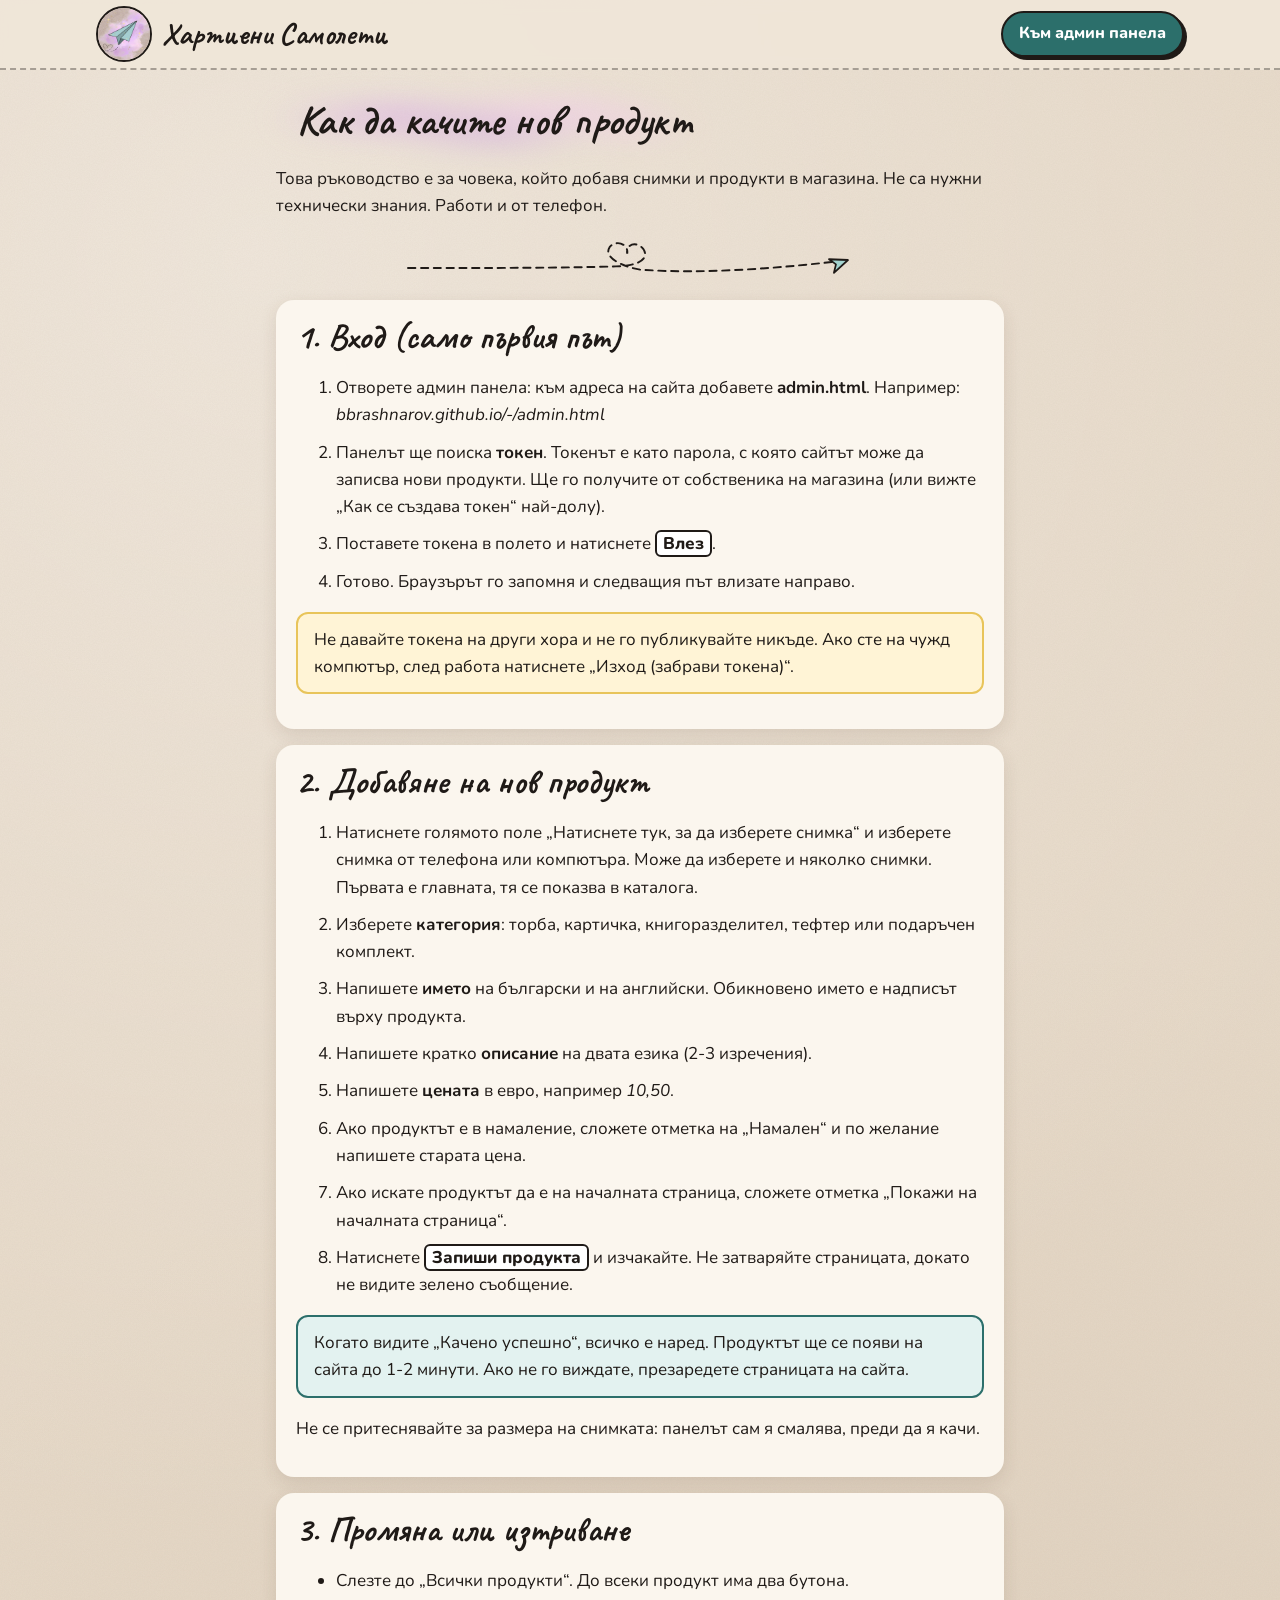
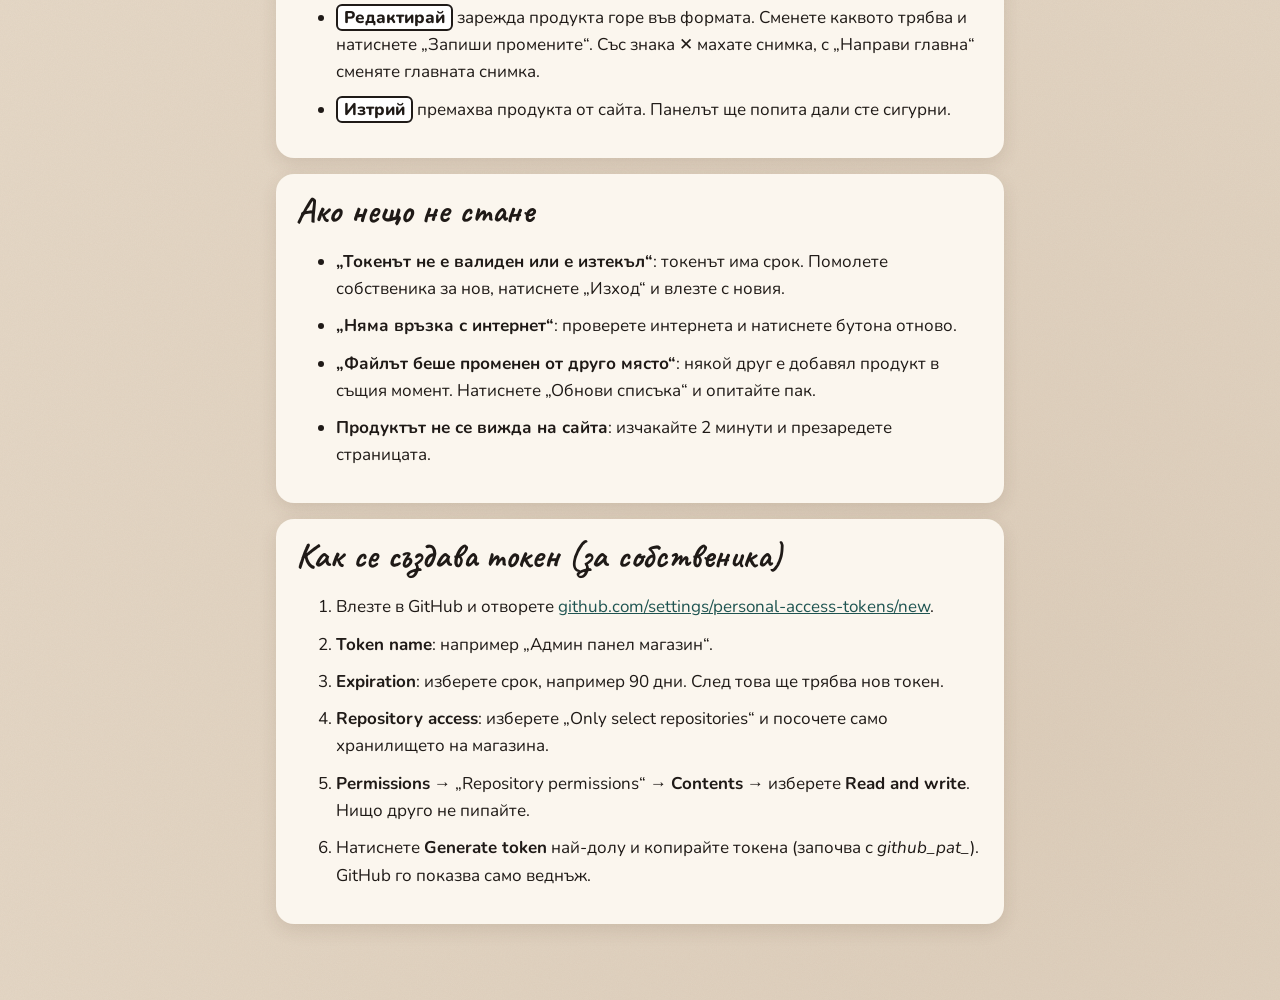
==== guide.html @ 69cd76d0 "Тестов магазин „Хартиени Самолети“: страници, админ панел, README и CLAUDE.md Статичен сайт за GitHu" ====
<!doctype html>
<html lang="bg">
<head>
  <meta charset="utf-8">
  <meta name="viewport" content="width=device-width, initial-scale=1">
  <title>Ръководство за качване на снимки | Хартиени Самолети</title>
  <meta name="theme-color" content="#e6d9c8">
  <link rel="icon" type="image/png" href="images/icons/favicon.png">
  <link rel="preconnect" href="https://fonts.googleapis.com">
  <link rel="preconnect" href="https://fonts.gstatic.com" crossorigin>
  <link rel="stylesheet" href="https://fonts.googleapis.com/css2?family=Caveat:wght@600;700&family=Nunito:wght@400;600;700;800&display=swap">
  <link rel="stylesheet" href="css/style.css">
  <style>
    .guide { max-width: 760px; padding-top: 24px; padding-bottom: 60px; }
    .guide h2 { margin-top: 1.2em; }
    .guide ol li, .guide ul li { margin-bottom: 0.6em; }
    .step { background: var(--paper); border-radius: var(--radius); box-shadow: var(--shadow); padding: 18px 20px; margin: 16px 0; }
    .step h2 { margin-top: 0; }
    kbd { background: #fff; border: 2px solid var(--ink); border-radius: 6px; padding: 0 6px; font-family: inherit; font-weight: 800; }
  </style>
</head>
<body>
  <header class="site-header" style="position:static">
    <div class="container header-inner">
      <a class="brand" href="index.html"><img src="images/logo.jpg" alt="" width="48" height="48"><span>Хартиени Самолети</span></a>
      <a class="btn admin-small" href="admin.html" style="min-height:42px;padding:8px 16px">Към админ панела</a>
    </div>
  </header>

  <main class="container guide">
    <h1><span class="watercolor title-wash">Как да качите нов продукт</span></h1>
    <p>Това ръководство е за човека, който добавя снимки и продукти в магазина. Не са нужни технически знания. Работи и от телефон.</p>

    <div class="trail" role="presentation"></div>

    <div class="step">
      <h2>1. Вход (само първия път)</h2>
      <ol>
        <li>Отворете админ панела: към адреса на сайта добавете <strong>admin.html</strong>. Например: <em>bbrashnarov.github.io/-/admin.html</em></li>
        <li>Панелът ще поиска <strong>токен</strong>. Токенът е като парола, с която сайтът може да записва нови продукти. Ще го получите от собственика на магазина (или вижте „Как се създава токен“ най-долу).</li>
        <li>Поставете токена в полето и натиснете <kbd>Влез</kbd>.</li>
        <li>Готово. Браузърът го запомня и следващия път влизате направо.</li>
      </ol>
      <p class="notice">Не давайте токена на други хора и не го публикувайте никъде. Ако сте на чужд компютър, след работа натиснете „Изход (забрави токена)“.</p>
    </div>

    <div class="step">
      <h2>2. Добавяне на нов продукт</h2>
      <ol>
        <li>Натиснете голямото поле „Натиснете тук, за да изберете снимка“ и изберете снимка от телефона или компютъра. Може да изберете и няколко снимки. Първата е главната, тя се показва в каталога.</li>
        <li>Изберете <strong>категория</strong>: торба, картичка, книгоразделител, тефтер или подаръчен комплект.</li>
        <li>Напишете <strong>името</strong> на български и на английски. Обикновено името е надписът върху продукта.</li>
        <li>Напишете кратко <strong>описание</strong> на двата езика (2-3 изречения).</li>
        <li>Напишете <strong>цената</strong> в евро, например <em>10,50</em>.</li>
        <li>Ако продуктът е в намаление, сложете отметка на „Намален“ и по желание напишете старата цена.</li>
        <li>Ако искате продуктът да е на началната страница, сложете отметка „Покажи на началната страница“.</li>
        <li>Натиснете <kbd>Запиши продукта</kbd> и изчакайте. Не затваряйте страницата, докато не видите зелено съобщение.</li>
      </ol>
      <p class="notice ok">Когато видите „Качено успешно“, всичко е наред. Продуктът ще се появи на сайта до 1-2 минути. Ако не го виждате, презаредете страницата на сайта.</p>
      <p>Не се притеснявайте за размера на снимката: панелът сам я смалява, преди да я качи.</p>
    </div>

    <div class="step">
      <h2>3. Промяна или изтриване</h2>
      <ul>
        <li>Слезте до „Всички продукти“. До всеки продукт има два бутона.</li>
        <li><kbd>Редактирай</kbd> зарежда продукта горе във формата. Сменете каквото трябва и натиснете „Запиши промените“. Със знака ✕ махате снимка, с „Направи главна“ сменяте главната снимка.</li>
        <li><kbd>Изтрий</kbd> премахва продукта от сайта. Панелът ще попита дали сте сигурни.</li>
      </ul>
    </div>

    <div class="step">
      <h2>Ако нещо не стане</h2>
      <ul>
        <li><strong>„Токенът не е валиден или е изтекъл“</strong>: токенът има срок. Помолете собственика за нов, натиснете „Изход“ и влезте с новия.</li>
        <li><strong>„Няма връзка с интернет“</strong>: проверете интернета и натиснете бутона отново.</li>
        <li><strong>„Файлът беше променен от друго място“</strong>: някой друг е добавял продукт в същия момент. Натиснете „Обнови списъка“ и опитайте пак.</li>
        <li><strong>Продуктът не се вижда на сайта</strong>: изчакайте 2 минути и презаредете страницата.</li>
      </ul>
    </div>

    <div class="step">
      <h2>Как се създава токен (за собственика)</h2>
      <ol>
        <li>Влезте в GitHub и отворете <a href="https://github.com/settings/personal-access-tokens/new" target="_blank" rel="noopener">github.com/settings/personal-access-tokens/new</a>.</li>
        <li><strong>Token name</strong>: например „Админ панел магазин“.</li>
        <li><strong>Expiration</strong>: изберете срок, например 90 дни. След това ще трябва нов токен.</li>
        <li><strong>Repository access</strong>: изберете „Only select repositories“ и посочете само хранилището на магазина.</li>
        <li><strong>Permissions</strong> → „Repository permissions“ → <strong>Contents</strong> → изберете <strong>Read and write</strong>. Нищо друго не пипайте.</li>
        <li>Натиснете <strong>Generate token</strong> най-долу и копирайте токена (започва с <em>github_pat_</em>). GitHub го показва само веднъж.</li>
      </ol>
    </div>
  </main>
</body>
</html>
---- css/style.css ----
/* =========================================================
   Хартиени Самолети: дизайн
   Цветовете идват от логото: крафт хартия, лилав акварел,
   ментов самолет, златни звездички и пунктир със сърце.
   ========================================================= */

:root {
  --kraft: #e6d9c8;
  --kraft-dark: #cdbba6;
  --paper: #fbf6ee;
  --ink: #1f1a17;
  --ink-soft: #5a4f47;
  --lilac: #d7a4e6;
  --pink: #f3c6ee;
  --mint: #a3d3cf;
  --mint-mid: #7fb8b3;
  --mint-dark: #2c6f6b;
  --mint-darker: #1f5451;
  --gold: #e8c45a;
  --sale: #c2417a;
  --radius: 18px;
  --radius-sm: 12px;
  --shadow: 0 6px 18px rgba(70, 50, 30, 0.12);
  --shadow-hover: 0 12px 28px rgba(70, 50, 30, 0.2);
  --font-hand: "Caveat", "Comic Sans MS", cursive;
  --font-body: "Nunito", "Segoe UI", Arial, sans-serif;
  --max: 1120px;
}

* { box-sizing: border-box; }

html { -webkit-text-size-adjust: 100%; }

body {
  margin: 0;
  font-family: var(--font-body);
  font-size: 17px;
  line-height: 1.6;
  color: var(--ink);
  background-color: var(--kraft);
  /* хартиена текстура (шум), генерирана със SVG, без външна картинка */
  background-image:
    url("data:image/svg+xml,%3Csvg xmlns='http://www.w3.org/2000/svg' width='240' height='240'%3E%3Cfilter id='n'%3E%3CfeTurbulence type='fractalNoise' baseFrequency='0.85' numOctaves='3' stitchTiles='stitch'/%3E%3CfeColorMatrix values='0 0 0 0 0.45 0 0 0 0 0.35 0 0 0 0 0.25 0 0 0 0.09 0'/%3E%3C/filter%3E%3Crect width='100%25' height='100%25' filter='url(%23n)'/%3E%3C/svg%3E"),
    radial-gradient(circle at 20% 10%, rgba(255,255,255,0.35), transparent 50%),
    radial-gradient(circle at 80% 90%, rgba(150,120,90,0.12), transparent 55%);
  min-height: 100vh;
  display: flex;
  flex-direction: column;
}

main { flex: 1; }

img { max-width: 100%; display: block; }

a { color: var(--mint-darker); }
a:hover { color: var(--ink); }

h1, h2, h3, .hand {
  font-family: var(--font-hand);
  font-weight: 700;
  line-height: 1.1;
  margin: 0 0 0.4em;
}
h1 { font-size: 2.6rem; }
h2 { font-size: 2.2rem; }
h3 { font-size: 1.7rem; }

.container {
  width: 100%;
  max-width: var(--max);
  margin: 0 auto;
  padding: 0 16px;
}

.section { padding: 28px 0; }

.visually-hidden {
  position: absolute !important;
  width: 1px; height: 1px; overflow: hidden;
  clip: rect(0 0 0 0); white-space: nowrap;
}

:focus-visible {
  outline: 3px solid var(--mint-dark);
  outline-offset: 2px;
}

/* ---------- Тестова лента ---------- */
.test-banner {
  background: var(--ink);
  color: var(--paper);
  text-align: center;
  font-size: 0.85rem;
  padding: 6px 12px;
}

/* ---------- Хедър ---------- */
.site-header {
  position: sticky;
  top: 0;
  z-index: 20;
  background: rgba(240, 230, 216, 0.94);
  backdrop-filter: blur(6px);
  border-bottom: 2px dashed rgba(31, 26, 23, 0.35);
}
.header-inner {
  display: flex;
  align-items: center;
  gap: 10px;
  min-height: 68px;
}
.brand {
  display: flex;
  align-items: center;
  gap: 10px;
  text-decoration: none;
  color: var(--ink);
  margin-right: auto;
  min-width: 0;
}
.brand img {
  width: 48px;
  height: 48px;
  border-radius: 50%;
  object-fit: cover;
  border: 2.5px solid var(--ink);
  flex-shrink: 0;
}
.brand span {
  font-family: var(--font-hand);
  font-weight: 700;
  font-size: 1.35rem;
  line-height: 1;
  overflow-wrap: normal;
}

.main-nav {
  display: none;
  position: absolute;
  left: 0; right: 0; top: 100%;
  background: var(--paper);
  border-bottom: 2px dashed rgba(31, 26, 23, 0.35);
  box-shadow: var(--shadow);
  padding: 8px 16px 16px;
}
.main-nav.open { display: block; }
.main-nav a {
  display: block;
  padding: 12px 8px;
  font-weight: 700;
  text-decoration: none;
  color: var(--ink);
  border-radius: var(--radius-sm);
}
.main-nav a[aria-current="page"],
.main-nav a:hover { background: rgba(163, 211, 207, 0.45); }

.icon-btn {
  position: relative;
  display: inline-flex;
  align-items: center;
  justify-content: center;
  width: 46px;
  height: 46px;
  border-radius: 50%;
  border: 2.5px solid var(--ink);
  background: var(--paper);
  color: var(--ink);
  cursor: pointer;
  text-decoration: none;
  flex-shrink: 0;
  transition: transform 0.15s, background 0.15s;
}
.icon-btn:hover { transform: translateY(-2px); background: var(--mint); }
.icon-btn svg { width: 24px; height: 24px; }

.cart-count {
  position: absolute;
  top: -6px; right: -6px;
  min-width: 22px; height: 22px;
  padding: 0 5px;
  border-radius: 11px;
  background: var(--sale);
  color: #fff;
  font-size: 0.75rem;
  font-weight: 800;
  line-height: 22px;
  text-align: center;
  border: 2px solid var(--paper);
}
.cart-count:empty, .cart-count[data-n="0"] { display: none; }

.lang-switch {
  display: inline-flex;
  border: 2.5px solid var(--ink);
  border-radius: 999px;
  overflow: hidden;
  background: var(--paper);
  flex-shrink: 0;
}
.lang-switch button {
  border: 0;
  background: transparent;
  font: inherit;
  font-weight: 800;
  font-size: 0.85rem;
  padding: 8px 10px;
  cursor: pointer;
  color: var(--ink);
}
.lang-switch button[aria-pressed="true"] {
  background: var(--mint-dark);
  color: #fff;
}

@media (min-width: 820px) {
  .menu-toggle { display: none; }
  .main-nav {
    display: flex !important;
    position: static;
    background: none;
    border: 0;
    box-shadow: none;
    padding: 0;
    gap: 4px;
  }
  .main-nav a { padding: 8px 14px; }
  .brand img { width: 56px; height: 56px; }
  .brand span { font-size: 1.9rem; }
}

/* ---------- Акварел, звездички, пунктир ---------- */
.watercolor { position: relative; isolation: isolate; }
.watercolor::before {
  content: "";
  position: absolute;
  inset: -10% -6%;
  z-index: -1;
  background:
    radial-gradient(ellipse 38% 45% at 30% 45%, rgba(215, 164, 230, 0.75), transparent 70%),
    radial-gradient(ellipse 35% 40% at 62% 38%, rgba(243, 198, 238, 0.8), transparent 70%),
    radial-gradient(ellipse 30% 38% at 50% 70%, rgba(196, 150, 225, 0.55), transparent 70%),
    radial-gradient(ellipse 20% 25% at 78% 60%, rgba(243, 198, 238, 0.6), transparent 70%);
  filter: blur(14px);
  border-radius: 50%;
  pointer-events: none;
}
.title-wash {
  display: inline-block;
  padding: 0.1em 0.5em;
}

.stars {
  background-image:
    url("data:image/svg+xml,%3Csvg xmlns='http://www.w3.org/2000/svg' width='220' height='180'%3E%3Cg fill='%23e8c45a'%3E%3Cpath d='M30 20l2 8 8 2-8 2-2 8-2-8-8-2 8-2z'/%3E%3Cpath d='M170 50l1.5 6 6 1.5-6 1.5-1.5 6-1.5-6-6-1.5 6-1.5z'/%3E%3Cpath d='M100 140l2 7 7 2-7 2-2 7-2-7-7-2 7-2z'/%3E%3Ccircle cx='70' cy='60' r='2.2'/%3E%3Ccircle cx='140' cy='110' r='1.8'/%3E%3Ccircle cx='200' cy='150' r='2.4'/%3E%3Ccircle cx='15' cy='120' r='1.6'/%3E%3Ccircle cx='120' cy='25' r='1.5'/%3E%3C/g%3E%3C/svg%3E");
}

.trail {
  height: 48px;
  margin: 8px auto;
  max-width: var(--max);
  background-repeat: no-repeat;
  background-position: center;
  background-size: contain;
  background-image: url("data:image/svg+xml,%3Csvg xmlns='http://www.w3.org/2000/svg' viewBox='0 0 600 60' preserveAspectRatio='xMidYMid meet'%3E%3Cpath d='M10 40 C 120 40 200 40 270 38 C 300 37 312 28 304 16 C 296 6 282 10 284 22 C 286 10 270 4 262 14 C 254 26 276 38 300 42 C 380 48 480 40 560 30' fill='none' stroke='%231f1a17' stroke-width='2.4' stroke-dasharray='9 7' stroke-linecap='round'/%3E%3Cg transform='translate(560 30) rotate(-20)'%3E%3Cpath d='M0 0 L-22 -9 L-16 0 L-22 9 Z' fill='%23a3d3cf' stroke='%231f1a17' stroke-width='2.2' stroke-linejoin='round'/%3E%3C/g%3E%3C/svg%3E");
}

/* ---------- Бутони ---------- */
.btn {
  display: inline-flex;
  align-items: center;
  justify-content: center;
  gap: 8px;
  min-height: 50px;
  padding: 12px 26px;
  border-radius: 999px;
  border: 2.5px solid var(--ink);
  background: var(--mint-dark);
  color: #fff;
  font: inherit;
  font-weight: 800;
  font-size: 1rem;
  text-decoration: none;
  cursor: pointer;
  box-shadow: 3px 3px 0 var(--ink);
  transition: transform 0.15s, box-shadow 0.15s, background 0.15s;
}
.btn:hover { background: var(--mint-darker); color: #fff; transform: translate(-1px, -1px); box-shadow: 4px 4px 0 var(--ink); }
.btn:active { transform: translate(2px, 2px); box-shadow: 1px 1px 0 var(--ink); }
.btn:disabled { opacity: 0.6; cursor: wait; }
.btn-light { background: var(--paper); color: var(--ink); }
.btn-light:hover { background: var(--mint); color: var(--ink); }
.btn-block { width: 100%; }

/* ---------- Hero ---------- */
.hero {
  padding: 36px 0 24px;
  text-align: center;
  overflow: hidden;
}
.hero-inner { display: grid; gap: 20px; align-items: center; justify-items: center; }
.hero-logo {
  width: min(62vw, 300px);
  height: auto;
  aspect-ratio: 1;
  object-fit: cover;
  border-radius: 50%;
  border: 3px solid var(--ink);
  box-shadow: var(--shadow);
  animation: float 6s ease-in-out infinite;
}
@keyframes float {
  0%, 100% { transform: translateY(0) rotate(-1deg); }
  50% { transform: translateY(-8px) rotate(1deg); }
}
@media (prefers-reduced-motion: reduce) { .hero-logo { animation: none; } }
.hero h1 { font-size: clamp(2.8rem, 9vw, 4.4rem); margin-bottom: 0.15em; }
.hero p { font-size: 1.15rem; max-width: 34ch; margin: 0 auto 1.2em; color: var(--ink-soft); }
@media (min-width: 820px) {
  .hero-inner { grid-template-columns: 1fr 1fr; text-align: left; justify-items: start; }
  .hero p { margin-left: 0; }
  .hero-logo { justify-self: center; }
}

/* ---------- Секции ---------- */
.section-head {
  display: flex;
  flex-wrap: wrap;
  align-items: baseline;
  justify-content: space-between;
  gap: 8px 16px;
  margin-bottom: 16px;
}
.section-head h2 { margin: 0; }
.section-head a { font-weight: 800; }

/* ---------- Продуктова решетка ---------- */
.grid {
  display: grid;
  grid-template-columns: repeat(2, 1fr);
  gap: 14px;
}
@media (min-width: 640px) { .grid { grid-template-columns: repeat(3, 1fr); gap: 20px; } }
@media (min-width: 980px) { .grid { grid-template-columns: repeat(4, 1fr); gap: 24px; } }

.card {
  position: relative;
  display: flex;
  flex-direction: column;
  background: var(--paper);
  border-radius: var(--radius);
  box-shadow: var(--shadow);
  overflow: hidden;
  text-decoration: none;
  color: var(--ink);
  transition: transform 0.2s, box-shadow 0.2s;
}
.card:hover { transform: translateY(-4px) rotate(-0.4deg); box-shadow: var(--shadow-hover); color: var(--ink); }
.card-img {
  aspect-ratio: 4 / 5;
  background: #efe6d8;
  overflow: hidden;
}
.card-img img { width: 100%; height: 100%; object-fit: cover; transition: transform 0.4s; }
.card:hover .card-img img { transform: scale(1.04); }
.card-body { padding: 10px 12px 14px; display: flex; flex-direction: column; gap: 4px; flex: 1; }
.card-title { font-weight: 800; font-size: 0.95rem; line-height: 1.3; }
.card-cat { font-size: 0.8rem; color: var(--ink-soft); }
.price { font-weight: 800; color: var(--mint-darker); font-size: 1.05rem; margin-top: auto; }
.price del { color: var(--ink-soft); font-weight: 600; font-size: 0.85em; margin-left: 6px; }
.badge-sale {
  position: absolute;
  top: 10px; left: 10px;
  z-index: 2;
  background: var(--sale);
  color: #fff;
  font-weight: 800;
  font-size: 0.8rem;
  padding: 4px 10px;
  border-radius: 999px;
  border: 2px solid var(--ink);
  transform: rotate(-6deg);
}

/* ---------- Категории ---------- */
.cats {
  display: grid;
  grid-template-columns: repeat(2, 1fr);
  gap: 12px;
}
@media (min-width: 820px) { .cats { grid-template-columns: repeat(5, 1fr); } }
.cat-tile {
  display: flex;
  flex-direction: column;
  align-items: center;
  gap: 8px;
  padding: 18px 10px;
  text-align: center;
  background: var(--paper);
  border: 2.5px solid var(--ink);
  border-radius: var(--radius);
  text-decoration: none;
  color: var(--ink);
  font-weight: 800;
  transition: transform 0.2s, background 0.2s;
}
.cat-tile:hover { transform: translateY(-3px); background: #f4e9f6; color: var(--ink); }
.cat-tile svg { width: 44px; height: 44px; }
.cat-tile small { font-weight: 600; color: var(--ink-soft); }

/* ---------- Банер „Намаление“ ---------- */
.sale-banner {
  position: relative;
  margin: 12px 0;
  padding: 34px 22px;
  border-radius: 28px;
  background: var(--paper);
  border: 2.5px solid var(--ink);
  text-align: center;
  overflow: hidden;
  isolation: isolate;
}
.sale-banner::before {
  content: "";
  position: absolute;
  inset: 0;
  z-index: -1;
  background:
    radial-gradient(ellipse 40% 60% at 15% 40%, rgba(215, 164, 230, 0.7), transparent 70%),
    radial-gradient(ellipse 35% 55% at 85% 60%, rgba(243, 198, 238, 0.85), transparent 70%),
    radial-gradient(ellipse 30% 50% at 55% 20%, rgba(163, 211, 207, 0.6), transparent 70%);
  filter: blur(10px);
}
.sale-banner h2 { font-size: clamp(2.6rem, 10vw, 4rem); color: var(--sale); margin-bottom: 0.1em; }
.sale-banner p { max-width: 40ch; margin: 0 auto 1.2em; font-size: 1.1rem; }

/* ---------- Каталог ---------- */
.filters {
  display: flex;
  flex-direction: column;
  gap: 12px;
  margin-bottom: 20px;
}
.chips { display: flex; gap: 8px; overflow-x: auto; padding: 4px 2px 8px; scrollbar-width: thin; }
.chip {
  flex-shrink: 0;
  border: 2px solid var(--ink);
  background: var(--paper);
  border-radius: 999px;
  padding: 8px 16px;
  font: inherit;
  font-weight: 700;
  font-size: 0.95rem;
  cursor: pointer;
  color: var(--ink);
}
.chip[aria-pressed="true"] { background: var(--mint-dark); color: #fff; }
.search {
  position: relative;
}
.search input {
  width: 100%;
  min-height: 50px;
  padding: 12px 16px 12px 48px;
  border: 2.5px solid var(--ink);
  border-radius: 999px;
  background: var(--paper);
  font: inherit;
}
.search svg { position: absolute; left: 16px; top: 50%; width: 22px; height: 22px; transform: translateY(-50%); }
.muted { color: var(--ink-soft); }
.empty-state {
  text-align: center;
  padding: 40px 16px;
  background: var(--paper);
  border-radius: var(--radius);
  border: 2px dashed var(--kraft-dark);
}

/* ---------- Продукт ---------- */
.product {
  display: grid;
  gap: 24px;
  align-items: start;
}
@media (min-width: 820px) { .product { grid-template-columns: 1.1fr 1fr; gap: 40px; } }
.gallery-main {
  position: relative;
  border-radius: var(--radius);
  overflow: hidden;
  background: var(--paper);
  box-shadow: var(--shadow);
}
.gallery-main img { width: 100%; max-height: 78vh; object-fit: contain; background: #efe6d8; }
.thumbs { display: flex; gap: 10px; margin-top: 10px; }
.thumbs button {
  width: 72px; height: 72px; padding: 0;
  border-radius: var(--radius-sm);
  border: 2.5px solid transparent;
  overflow: hidden; cursor: pointer; background: none;
}
.thumbs button[aria-current="true"] { border-color: var(--ink); }
.thumbs img { width: 100%; height: 100%; object-fit: cover; }
.product-info h1 { font-size: clamp(2.2rem, 7vw, 3rem); }
.product-info .price { font-size: 1.6rem; display: block; margin: 8px 0 16px; }
.product-info p { white-space: pre-line; }
.qty-row { display: flex; flex-wrap: wrap; gap: 12px; align-items: center; margin: 20px 0; }
.toast {
  position: fixed;
  left: 50%; bottom: 20px;
  transform: translate(-50%, 120px);
  background: var(--ink);
  color: #fff;
  padding: 12px 22px;
  border-radius: 999px;
  font-weight: 700;
  z-index: 50;
  transition: transform 0.3s;
  max-width: calc(100% - 32px);
  text-align: center;
}
.toast.show { transform: translate(-50%, 0); }

/* ---------- Количество ---------- */
.qty {
  display: inline-flex;
  align-items: center;
  border: 2.5px solid var(--ink);
  border-radius: 999px;
  background: var(--paper);
  overflow: hidden;
}
.qty button {
  width: 42px; height: 42px;
  border: 0; background: none;
  font-size: 1.3rem; font-weight: 800;
  cursor: pointer; color: var(--ink);
}
.qty button:hover { background: var(--mint); }
.qty span, .qty input {
  min-width: 36px;
  text-align: center;
  font-weight: 800;
  border: 0;
  background: none;
  font: inherit;
  font-weight: 800;
  width: 40px;
}

/* ---------- Количка ---------- */
.panel {
  background: var(--paper);
  border-radius: var(--radius);
  box-shadow: var(--shadow);
  padding: 18px;
}
.cart-layout { display: grid; gap: 20px; }
@media (min-width: 900px) { .cart-layout { grid-template-columns: 1.6fr 1fr; align-items: start; } }
.cart-item {
  display: grid;
  grid-template-columns: 76px 1fr;
  gap: 12px;
  padding: 14px 0;
  border-bottom: 2px dashed var(--kraft-dark);
}
.cart-item:last-child { border-bottom: 0; }
.cart-item img { width: 76px; height: 92px; object-fit: cover; border-radius: var(--radius-sm); }
.cart-item a { color: var(--ink); font-weight: 800; text-decoration: none; }
.cart-item-actions { display: flex; flex-wrap: wrap; align-items: center; justify-content: space-between; gap: 10px; margin-top: 8px; }
.link-btn {
  border: 0; background: none; padding: 6px 0;
  font: inherit; font-size: 0.9rem; font-weight: 700;
  color: var(--sale); cursor: pointer; text-decoration: underline;
}
.summary-row { display: flex; justify-content: space-between; gap: 12px; padding: 6px 0; }
.summary-row.total { font-size: 1.3rem; font-weight: 800; border-top: 2.5px solid var(--ink); margin-top: 8px; padding-top: 12px; }
.summary-note { font-size: 0.85rem; color: var(--ink-soft); }

/* ---------- Форми ---------- */
.form { display: grid; gap: 16px; }
.field { display: grid; gap: 6px; }
.field label, .field legend { font-weight: 800; }
.field input, .field textarea, .field select {
  width: 100%;
  min-height: 50px;
  padding: 12px 14px;
  border: 2px solid var(--ink);
  border-radius: var(--radius-sm);
  background: #fff;
  font: inherit;
  color: var(--ink);
}
.field textarea { min-height: 100px; resize: vertical; }
fieldset { border: 0; padding: 0; margin: 0; }
.req { color: var(--sale); }
.choice-group { display: grid; grid-template-columns: 1fr 1fr; gap: 10px; }
.choice {
  position: relative;
  display: flex;
  align-items: center;
  gap: 10px;
  padding: 12px 14px;
  border: 2px solid var(--ink);
  border-radius: var(--radius-sm);
  background: #fff;
  cursor: pointer;
  font-weight: 700;
}
.choice input { width: 20px; height: 20px; accent-color: var(--mint-dark); margin: 0; }
.choice:has(input:checked) { background: #e3f2f0; box-shadow: inset 0 0 0 2px var(--mint-dark); }
.notice {
  padding: 12px 16px;
  border-radius: var(--radius-sm);
  background: #fff4d6;
  border: 2px solid var(--gold);
}
.notice.error { background: #fde7ee; border-color: var(--sale); }
.notice.ok { background: #e3f2f0; border-color: var(--mint-dark); }
.checkout-grid { display: grid; gap: 20px; }
@media (min-width: 900px) { .checkout-grid { grid-template-columns: 1.4fr 1fr; align-items: start; } }
.mini-item { display: flex; justify-content: space-between; gap: 10px; padding: 6px 0; font-size: 0.95rem; }

/* ---------- За нас ---------- */
.about { display: grid; gap: 24px; align-items: center; }
@media (min-width: 820px) { .about { grid-template-columns: 1fr 1.3fr; } }
.about img { height: auto; aspect-ratio: 1; object-fit: cover; border-radius: 50%; border: 3px solid var(--ink); max-width: 320px; margin: 0 auto; box-shadow: var(--shadow); }
.socials { display: flex; flex-wrap: wrap; gap: 12px; margin-top: 12px; }
.socials .btn svg { width: 22px; height: 22px; }

/* ---------- Благодарим ---------- */
.thanks { text-align: center; max-width: 640px; margin: 0 auto; }
.thanks .big-plane { width: 120px; margin: 0 auto 12px; }

/* ---------- Футър ---------- */
.site-footer {
  margin-top: 40px;
  padding: 24px 0 32px;
  border-top: 2px dashed rgba(31, 26, 23, 0.35);
  background: rgba(205, 187, 166, 0.35);
  font-size: 0.95rem;
}
.footer-inner { display: grid; gap: 14px; justify-items: center; text-align: center; }
.footer-links { display: flex; flex-wrap: wrap; gap: 8px 18px; justify-content: center; }
.footer-links a { color: var(--ink); font-weight: 700; }
.footer-social { display: flex; gap: 10px; }
.footer-social a { width: 42px; height: 42px; }

.loading { text-align: center; padding: 40px; color: var(--ink-soft); }
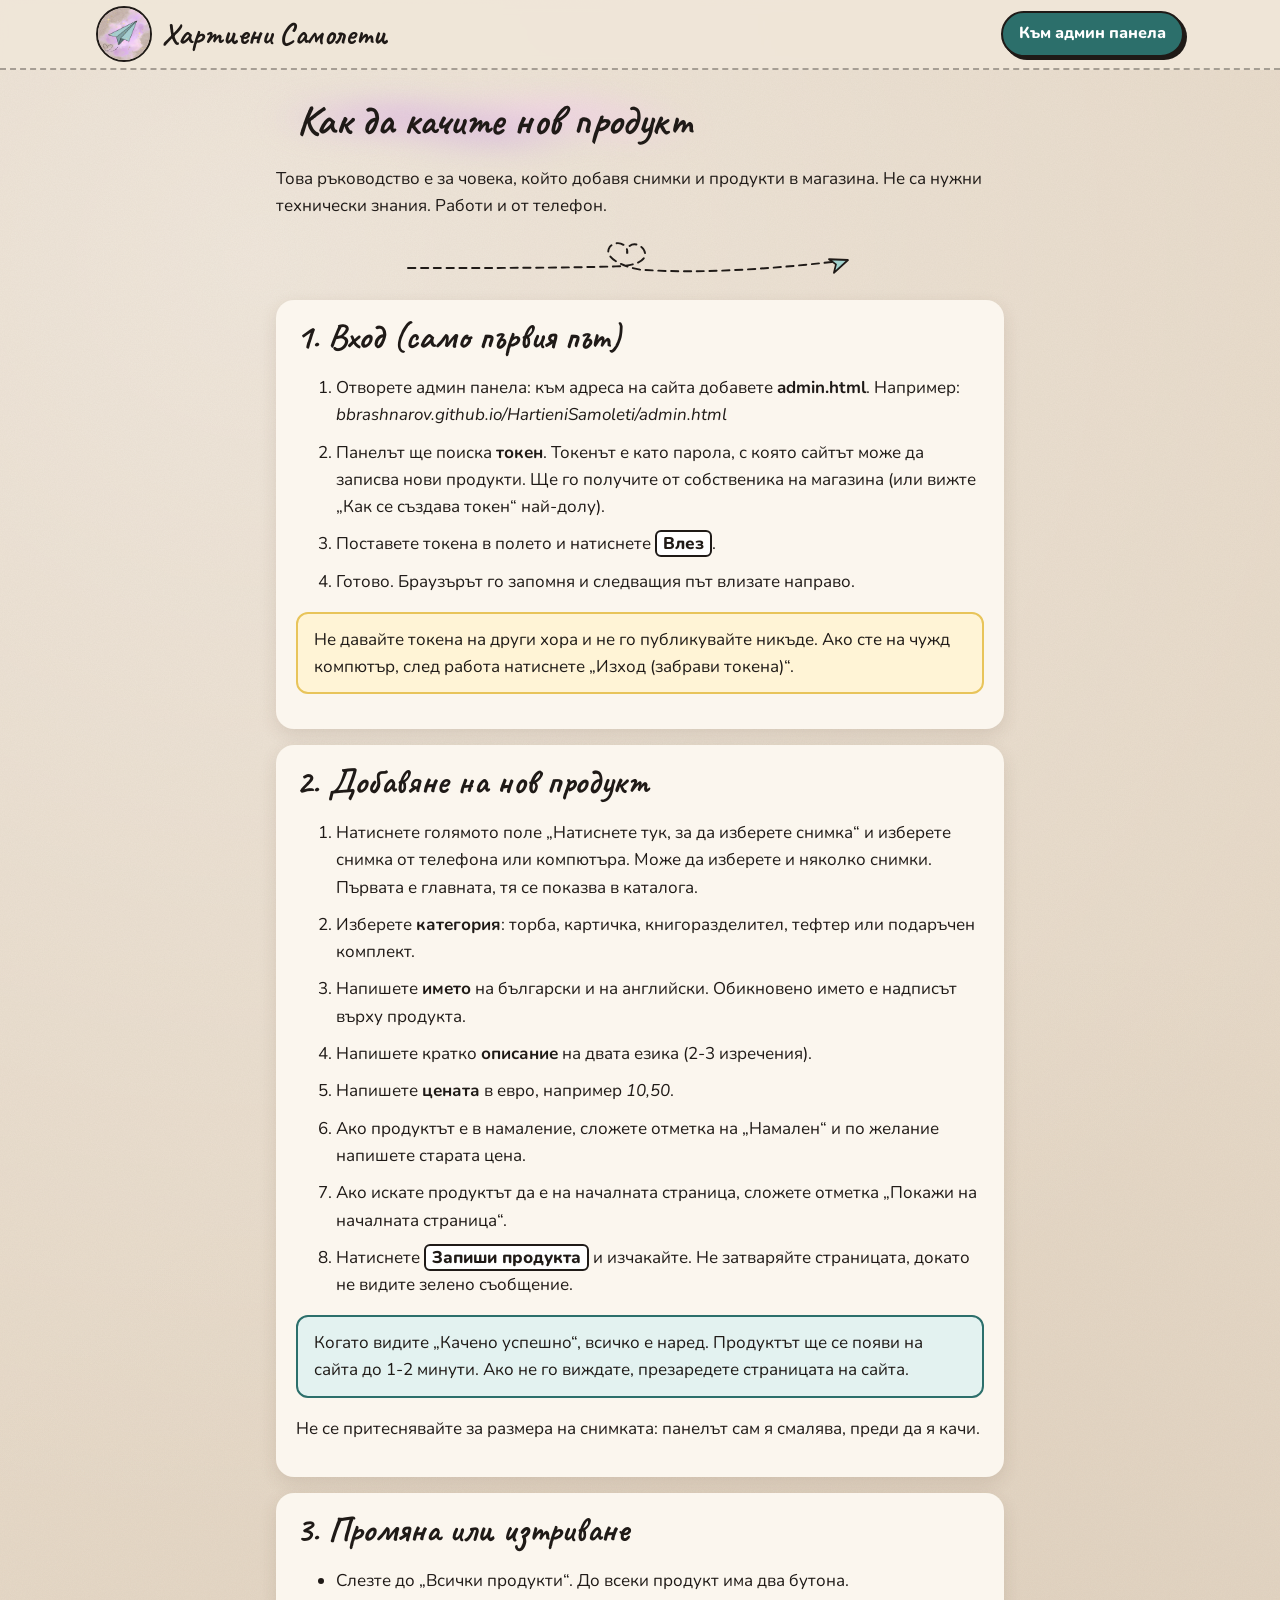
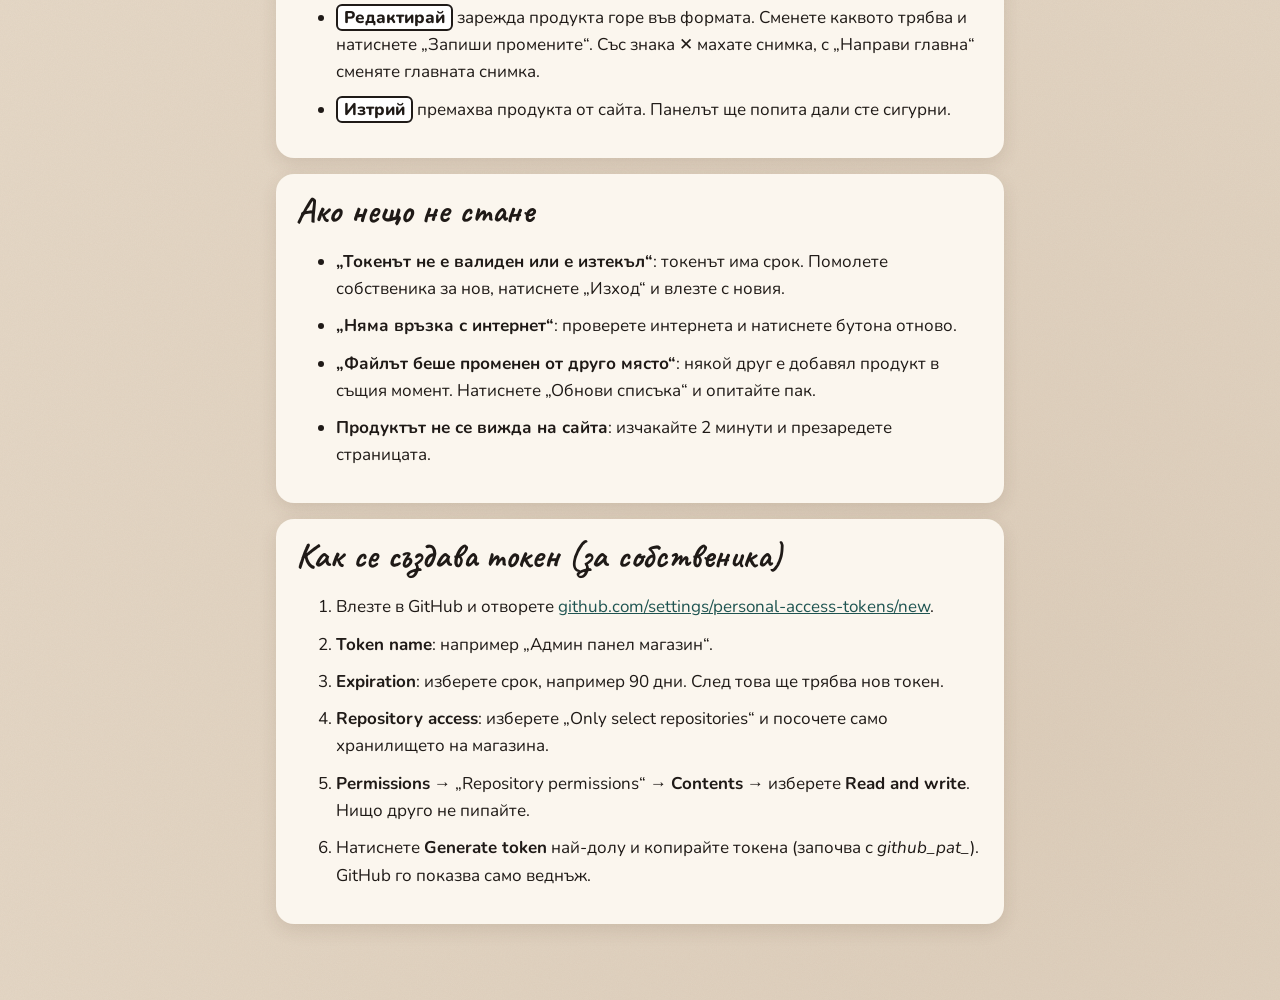
==== commit 41153252: "Ново име на хранилището: HartieniSamoleti Адресите в README, CLAUDE.md, ръководството и админ панела" ====
--- a/guide.html
+++ b/guide.html
@@ -36,7 +36,7 @@
     <div class="step">
       <h2>1. Вход (само първия път)</h2>
       <ol>
-        <li>Отворете админ панела: към адреса на сайта добавете <strong>admin.html</strong>. Например: <em>bbrashnarov.github.io/-/admin.html</em></li>
+        <li>Отворете админ панела: към адреса на сайта добавете <strong>admin.html</strong>. Например: <em>bbrashnarov.github.io/HartieniSamoleti/admin.html</em></li>
         <li>Панелът ще поиска <strong>токен</strong>. Токенът е като парола, с която сайтът може да записва нови продукти. Ще го получите от собственика на магазина (или вижте „Как се създава токен“ най-долу).</li>
         <li>Поставете токена в полето и натиснете <kbd>Влез</kbd>.</li>
         <li>Готово. Браузърът го запомня и следващия път влизате направо.</li>
